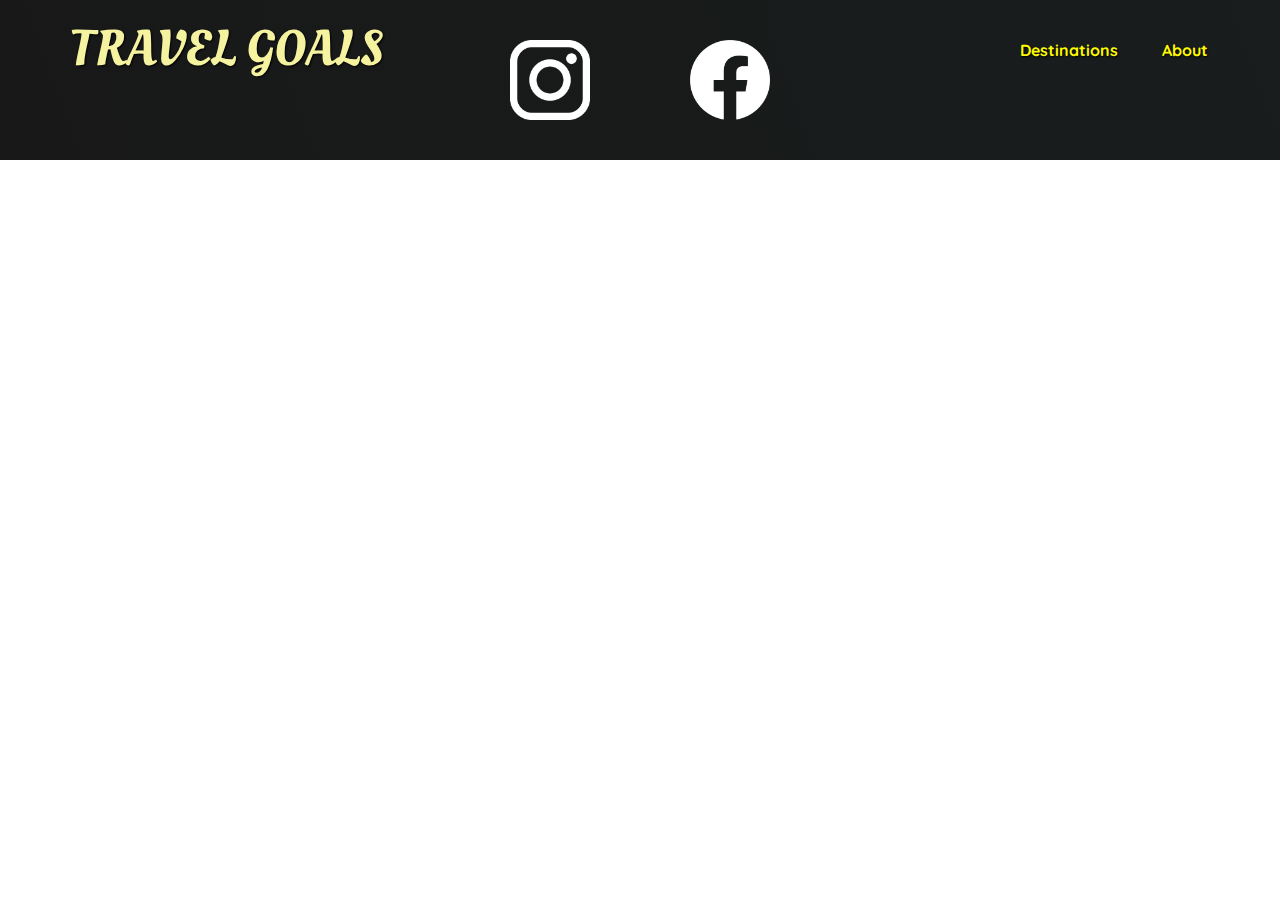
==== places.html @ 04bb866d "Added places.html skeleton" ====
<!DOCTYPE html>
<html lang="en">
    <head>
        <link rel="preconnect" href="https://fonts.googleapis.com" />
        <link rel="preconnect" href="https://fonts.gstatic.com" crossorigin />
        <link
            href="https://fonts.googleapis.com/css2?family=Oleo+Script:wght@700&family=Quicksand:wght@300&family=Raleway:wght@700&display=swap"
            rel="stylesheet"
        />
        <link rel="stylesheet" type="text/css" href="style/shared.css" />
        <link rel="stylesheet" type="text/css" href="style/places.css" />
        <meta charset="UTF-8" />
        <title>Travel Goals</title>
    </head>
    <body>
        <header id="container">
            <div id="page-logo"><a href="/index.html">Travel Goals</a></div>
            <nav>
                <ul id="header-link">
                    <li><a href="places.html">Destinations</a></li>
                    <li><a href="about.html">About</a></li>
                </ul>
            </nav>
        </header>
        <main></main>
        <footer>
            <ul>
                <li>
                    <a href="https://www.instagram.com/melza.moment/"
                        ><img src="/images/icons/insta.png" alt="my-instagram"
                    /></a>
                </li>
                <li>
                    <a href="https://web.facebook.com/Azie.Melza/"
                        ><img
                            src="/images/icons/facebook.png"
                            alt="my-facebook"
                    /></a>
                </li>
            </ul>
        </footer>
    </body>
</html>
---- style/shared.css ----
body {
    font-family: "Quicksand", sans-serif;
    margin: 0px;
}
header {
    display: flex;
    justify-content: space-between;
    align-items: center;
    padding: 15px 60px;
    position: absolute;
    width: 100%;
    box-sizing: border-box;
}
ul {
    list-style: none;
    margin: 0;
    padding: 0;
}
#header-link a {
    color: rgb(255, 251, 0);
    text-decoration: none;
    font-weight: bold;
    padding: 12px;
    text-shadow: 1px 1px 2px rgb(0, 0, 0.2);
    top: 0;
    left: 0;
}
#header-link a:hover {
    color: rgb(77, 77, 77);
    background-color: rgb(255, 251, 0);
    border-radius: 6px;
}
#page-logo a {
    padding: 10px;
    font-family: "Oleo Script", sans-serif;
    color: rgb(245, 243, 160);
    font-size: 50px;
    text-decoration: none;
    text-transform: uppercase;
    text-shadow: 1px 1px 2px rgb(0, 0, 0);
}
header ul {
    display: flex;
    flex-wrap: nowrap;
}
header li {
    margin-left: 20px;
}
footer {
    background: linear-gradient(70deg, rgb(24, 24, 24), rgb(25, 29, 29));
    padding: 40px;
}
footer ul {
    display: flex;
    justify-content: center;
    /* padding: 40px; */
}
footer li {
    width: 80px;
    height: 80px;
    margin: 0px 50px;
}
footer img {
    width: 100%;
    height: 100%;
}
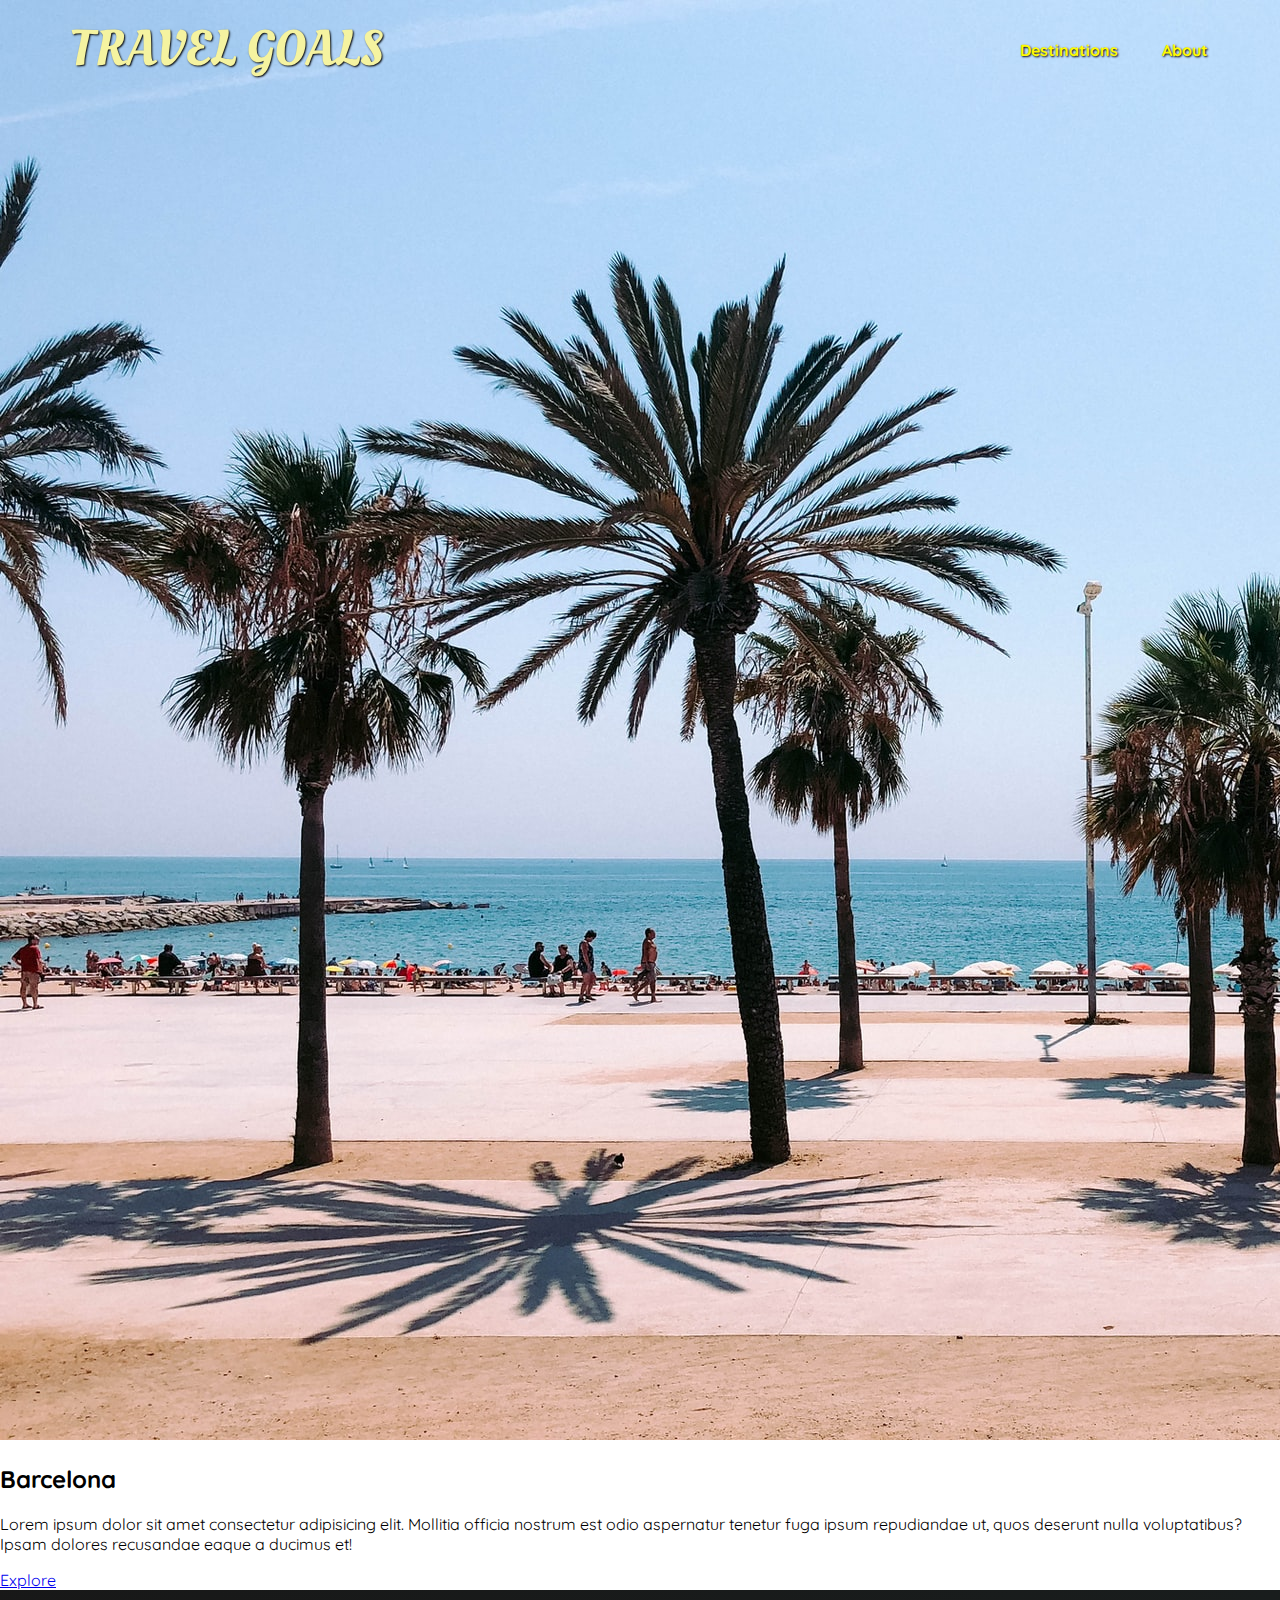
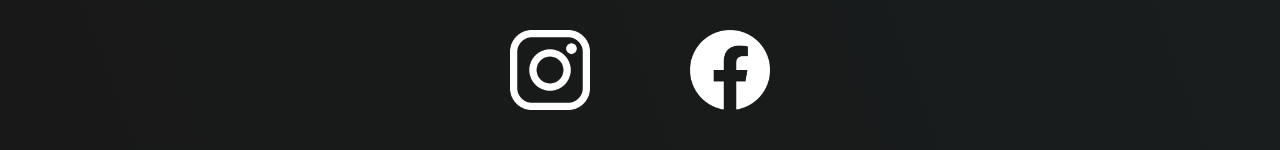
==== commit d69774b3: "Created card content" ====
--- a/places.html
+++ b/places.html
@@ -22,7 +22,31 @@
                 </ul>
             </nav>
         </header>
-        <main></main>
+        <main>
+            <ul>
+                <li>
+                    <img
+                        src="/images/places/barcelona.jpg"
+                        alt="City-of-Barcelona"
+                    />
+                    <div class="item-content">
+                        <h2>Barcelona</h2>
+                        <p>
+                            Lorem ipsum dolor sit amet consectetur adipisicing
+                            elit. Mollitia officia nostrum est odio aspernatur
+                            tenetur fuga ipsum repudiandae ut, quos deserunt
+                            nulla voluptatibus? Ipsam dolores recusandae eaque a
+                            ducimus et!
+                        </p>
+                    </div>
+                    <div class="actions">
+                        <a href="https://en.wikipedia.org/wiki/Barcelona"
+                            >Explore</a
+                        >
+                    </div>
+                </li>
+            </ul>
+        </main>
         <footer>
             <ul>
                 <li>
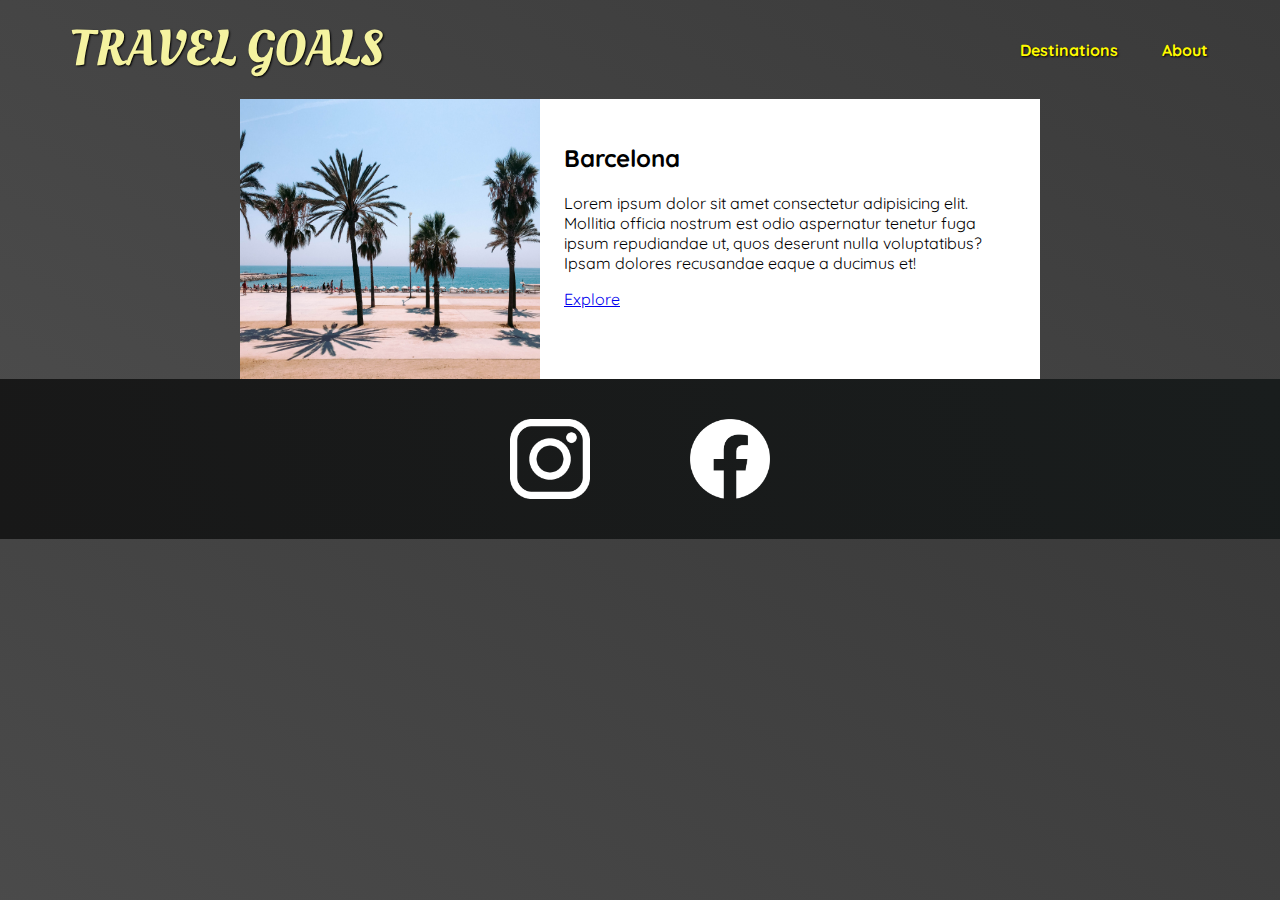
==== commit 8a6bae69: "Designing card look" ====
--- a/places.html
+++ b/places.html
@@ -38,11 +38,11 @@
                             nulla voluptatibus? Ipsam dolores recusandae eaque a
                             ducimus et!
                         </p>
-                    </div>
-                    <div class="actions">
-                        <a href="https://en.wikipedia.org/wiki/Barcelona"
-                            >Explore</a
-                        >
+                        <div class="actions">
+                            <a href="https://en.wikipedia.org/wiki/Barcelona"
+                                >Explore</a
+                            >
+                        </div>
                     </div>
                 </li>
             </ul>
--- a/style/places.css
+++ b/style/places.css
@@ -0,0 +1,21 @@
+body {
+    background: linear-gradient(30deg, rgb(77, 77, 77), rgb(58, 58, 58));
+}
+header {
+    position: static;
+}
+main ul {
+    width: 800px;
+    margin: 0 auto;
+}
+main li {
+    display: flex;
+    background-color: white;
+}
+main li img {
+    width: 300px;
+    height: 280px;
+}
+.item-content {
+    padding: 24px;
+}
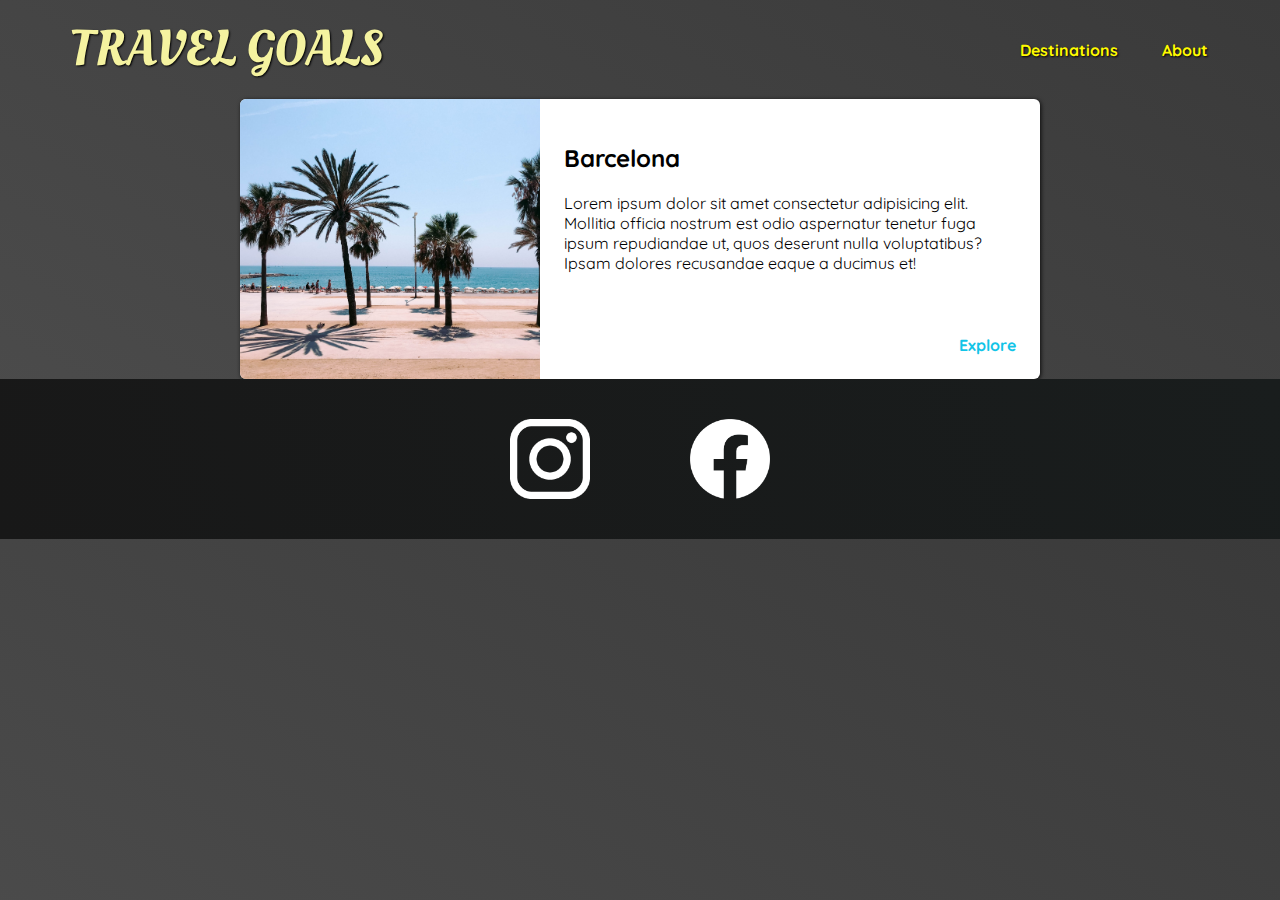
==== commit 79649ee0: "Styled Card Content" ====
--- a/places.html
+++ b/places.html
@@ -30,14 +30,16 @@
                         alt="City-of-Barcelona"
                     />
                     <div class="item-content">
-                        <h2>Barcelona</h2>
-                        <p>
-                            Lorem ipsum dolor sit amet consectetur adipisicing
-                            elit. Mollitia officia nostrum est odio aspernatur
-                            tenetur fuga ipsum repudiandae ut, quos deserunt
-                            nulla voluptatibus? Ipsam dolores recusandae eaque a
-                            ducimus et!
-                        </p>
+                        <div>
+                            <h2>Barcelona</h2>
+                            <p>
+                                Lorem ipsum dolor sit amet consectetur
+                                adipisicing elit. Mollitia officia nostrum est
+                                odio aspernatur tenetur fuga ipsum repudiandae
+                                ut, quos deserunt nulla voluptatibus? Ipsam
+                                dolores recusandae eaque a ducimus et!
+                            </p>
+                        </div>
                         <div class="actions">
                             <a href="https://en.wikipedia.org/wiki/Barcelona"
                                 >Explore</a
--- a/style/places.css
+++ b/style/places.css
@@ -1,5 +1,6 @@
 body {
     background: linear-gradient(30deg, rgb(77, 77, 77), rgb(58, 58, 58));
+    color: rgb(68, , 68, 68);
 }
 header {
     position: static;
@@ -11,11 +12,31 @@
 main li {
     display: flex;
     background-color: white;
+    box-shadow: 1px 1px 4px rgba(0, 0, 0, 0.8);
+    border-radius: 6px;
+    overflow: hidden;
 }
 main li img {
     width: 300px;
     height: 280px;
+    object-fit: cover;
 }
 .item-content {
     padding: 24px;
+    display: flex;
+    flex-direction: column;
+    justify-content: space-between;
 }
+.actions {
+    text-align: right;
+}
+.actions a {
+    color: rgb(18, 196, 231);
+    font-weight: bold;
+    text-decoration: none;
+}
+.actions a:hover {
+    background-color: rgb(203, 227, 233);
+    padding: 5px;
+    border-radius: 6px;
+}
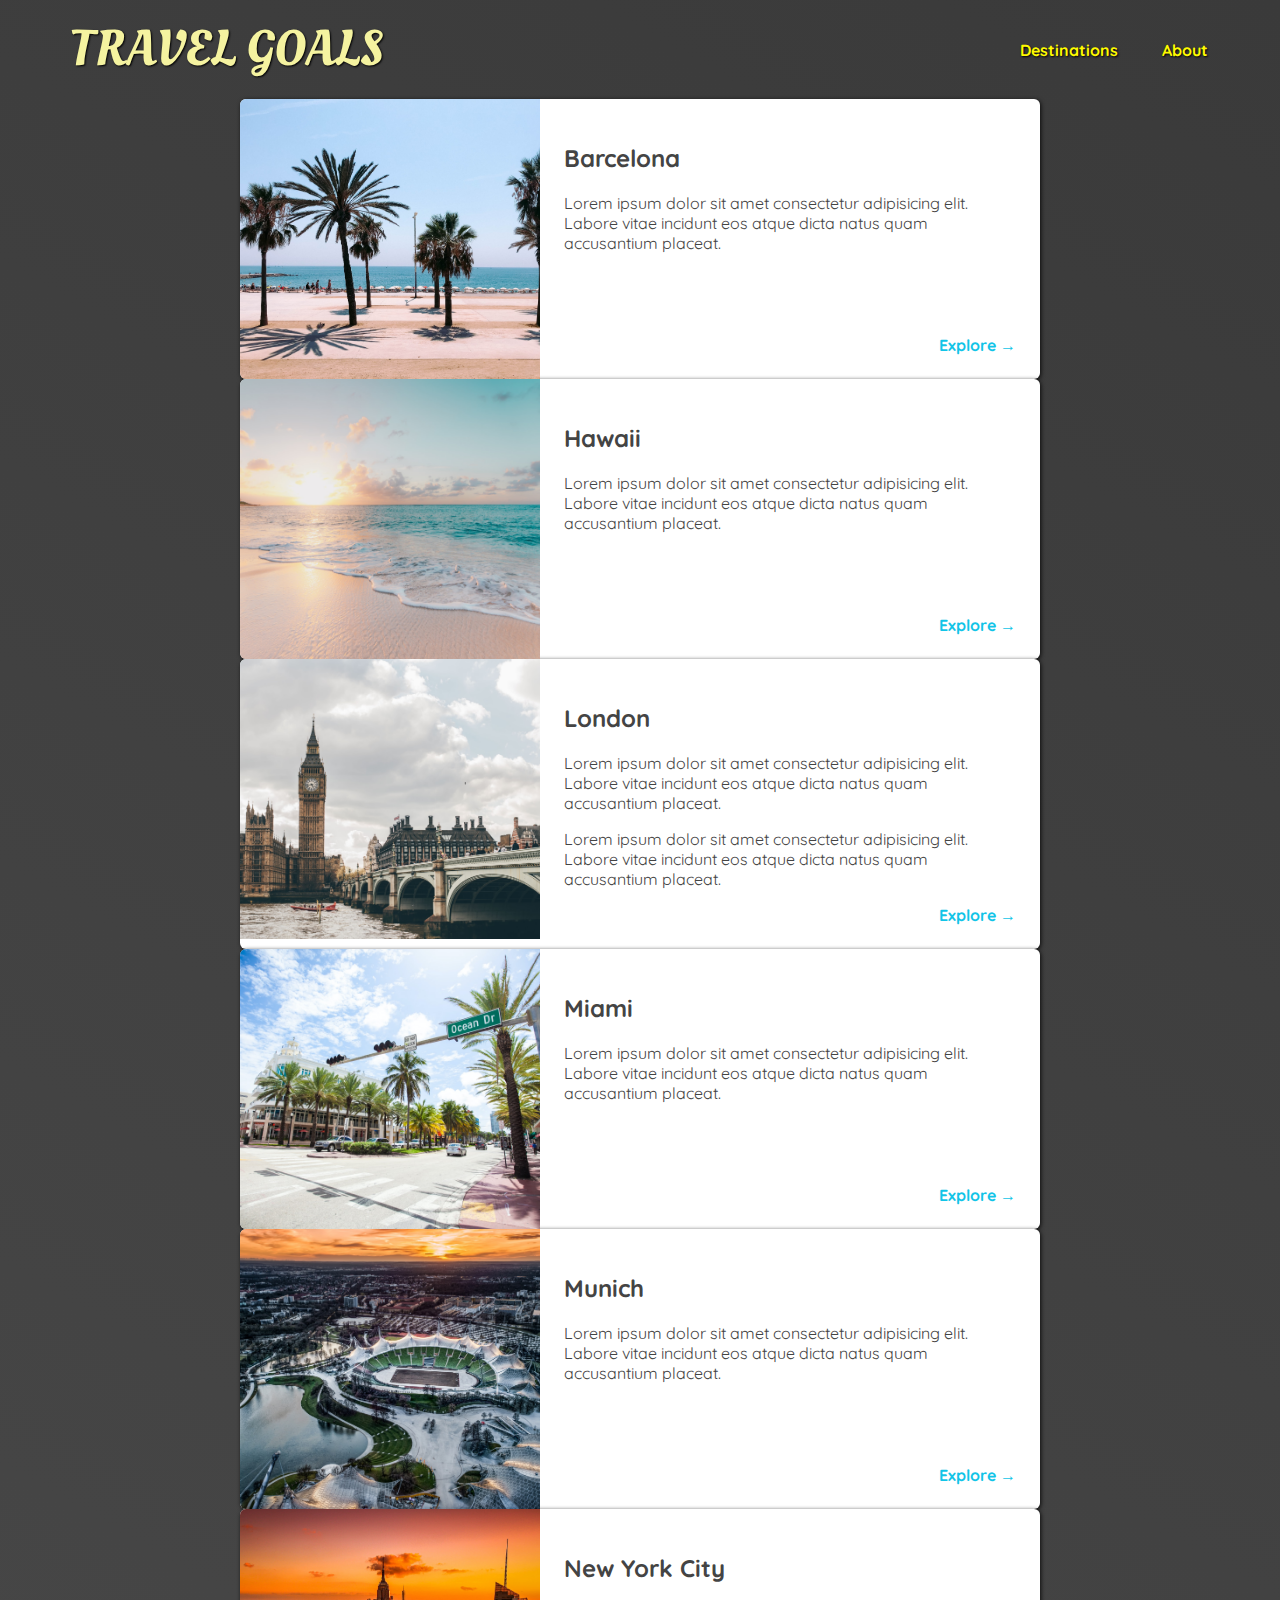
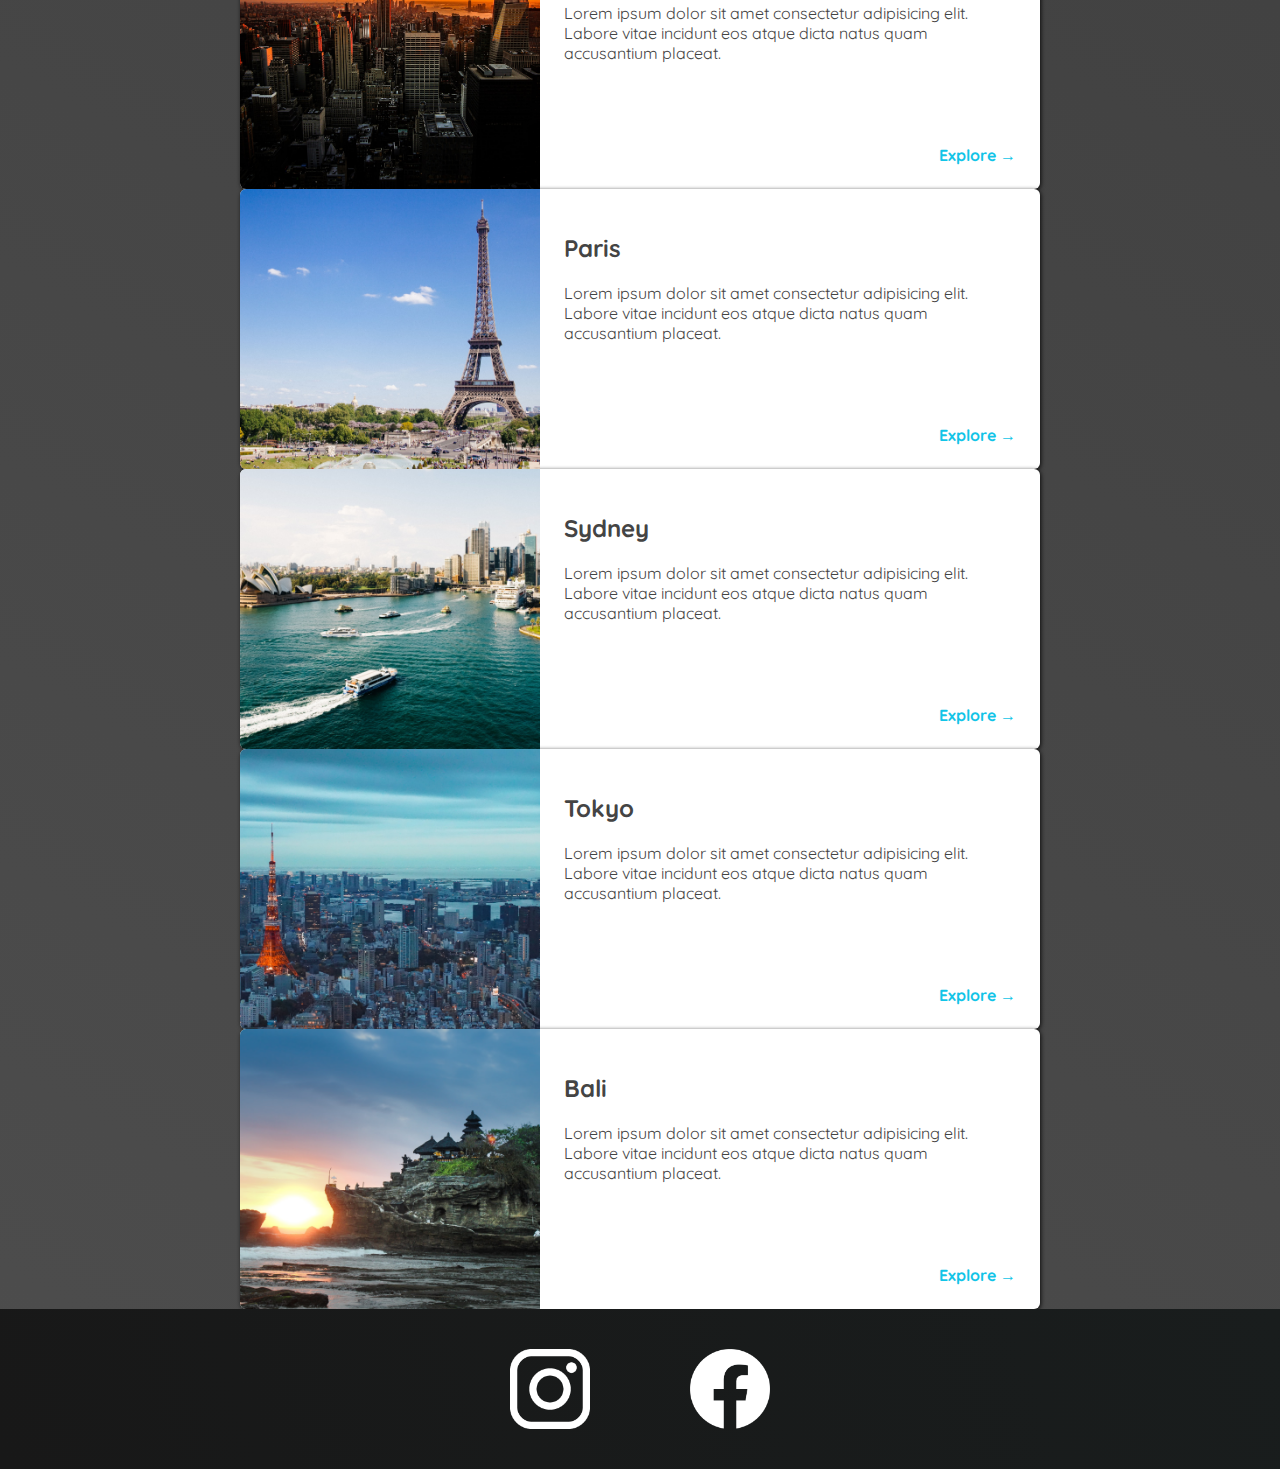
==== commit d455c469: "Added Cards & Content" ====
--- a/places.html
+++ b/places.html
@@ -23,31 +23,164 @@
             </nav>
         </header>
         <main>
-            <ul>
-                <li>
-                    <img
-                        src="/images/places/barcelona.jpg"
-                        alt="City-of-Barcelona"
-                    />
-                    <div class="item-content">
-                        <div>
-                            <h2>Barcelona</h2>
-                            <p>
-                                Lorem ipsum dolor sit amet consectetur
-                                adipisicing elit. Mollitia officia nostrum est
-                                odio aspernatur tenetur fuga ipsum repudiandae
-                                ut, quos deserunt nulla voluptatibus? Ipsam
-                                dolores recusandae eaque a ducimus et!
-                            </p>
+        <ul>
+            <li>
+                <img src="images/places/barcelona.jpg" alt="City of Barcelona" />
+                <div class="item-content">
+                    <div>
+                        <h2>Barcelona</h2>
+                        <p>
+                            Lorem ipsum dolor sit amet consectetur adipisicing elit. Labore
+                            vitae incidunt eos atque dicta natus quam accusantium placeat.
+                        </p>
                         </div>
-                        <div class="actions">
-                            <a href="https://en.wikipedia.org/wiki/Barcelona"
-                                >Explore</a
-                            >
-                        </div>
-                    </div>
-                </li>
-            </ul>
+                    <div class="actions">
+                        <a href="https://en.wikipedia.org/wiki/Barcelona">Explore &#x2192</a>
+                    </div>
+                </div>
+            </li>
+            <li>
+                <img src="images/places/hawaii.jpg" alt="Hawaii beach" />
+                <div class="item-content">
+                    <div>
+                        <h2>Hawaii</h2>
+                        <p>
+                            Lorem ipsum dolor sit amet consectetur adipisicing elit. Labore
+                            vitae incidunt eos atque dicta natus quam accusantium placeat.
+                        </p>
+                    </div>
+                    <div class="actions">
+                        <a href="hhttps://en.wikipedia.org/wiki/Hawaii">Explore &#x2192</a>
+                    </div>
+                </div>
+            </li>
+            <li>
+                <img src="images/places/london.jpg" alt="London city" />
+                <div class="item-content">
+                    <div>
+                        <h2>London</h2>
+                        <p>
+                            Lorem ipsum dolor sit amet consectetur adipisicing elit. Labore
+                            vitae incidunt eos atque dicta natus quam accusantium placeat.
+                        </p>
+                        <p>
+                            Lorem ipsum dolor sit amet consectetur adipisicing elit. Labore
+                            vitae incidunt eos atque dicta natus quam accusantium placeat.
+                        </p>
+                    </div>
+                    <div class="actions">
+                        <a href="https://en.wikipedia.org/wiki/London">Explore &#x2192</a>
+                    </div>
+                </div>
+            </li>
+            <li>
+                <img src="images/places/miami.jpg" alt="Miami streets" />
+                <div class="item-content">
+                    <div>
+                        <h2>Miami</h2>
+                        <p>
+                            Lorem ipsum dolor sit amet consectetur adipisicing elit. Labore
+                            vitae incidunt eos atque dicta natus quam accusantium placeat.
+                        </p>
+                    </div>
+                    <div class="actions">
+                        <a href="https://en.wikipedia.org/wiki/Miami">Explore &#x2192</a>
+                    </div>
+                </div>
+            </li>
+            <li>
+                <img src="images/places/munich.jpg" alt="Munich football stadium" />
+                <div class="item-content">
+                    <div>
+                        <h2>Munich</h2>
+                        <p>
+                            Lorem ipsum dolor sit amet consectetur adipisicing elit. Labore
+                            vitae incidunt eos atque dicta natus quam accusantium placeat.
+                        </p>
+                    </div>
+                    <div class="actions">
+                        <a href="https://en.wikipedia.org/wiki/Munich">Explore &#x2192</a>
+                    </div>
+                </div>
+            </li>
+            <li>
+                <img src="images/places/new-york-city.jpg" alt="New York City skyline" />
+                <div class="item-content">
+                    <div>
+                        <h2>New York City</h2>
+                        <p>
+                            Lorem ipsum dolor sit amet consectetur adipisicing elit. Labore
+                            vitae incidunt eos atque dicta natus quam accusantium placeat.
+                        </p>
+                    </div>
+                    <div class="actions">
+                    <a href="https://en.wikipedia.org/wiki/New_York_City"
+                        >Explore &#x2192
+                    </a>
+                    </div>
+                </div>
+            </li>
+            <li>
+                <img src="images/places/paris.jpg" alt="Paris city" />
+                <div class="item-content">
+                    <div>
+                        <h2>Paris</h2>
+                        <p>
+                            Lorem ipsum dolor sit amet consectetur adipisicing elit. Labore
+                            vitae incidunt eos atque dicta natus quam accusantium placeat.
+                        </p>
+                    </div>
+                    <div class="actions">
+                        <a href="https://en.wikipedia.org/wiki/Paris">Explore &#x2192</a>
+                    </div>
+                </div>
+            </li>
+            <li>
+                <img src="images/places/sydney.jpg" alt="Sydney beach" />
+                <div class="item-content">
+                    <div>
+                        <h2>Sydney</h2>
+                        <p>
+                            Lorem ipsum dolor sit amet consectetur adipisicing elit. Labore
+                            vitae incidunt eos atque dicta natus quam accusantium placeat.
+                        </p>
+                    </div>
+                    <div class="actions">
+                        <a href="https://en.wikipedia.org/wiki/Sydney">Explore &#x2192</a>
+                    </div>
+                </div>
+            </li>
+            <li>
+                <img src="images/places/tokyo.jpg" alt="Tokyo skyline" />
+                <div class="item-content">
+                    <div>
+                        <h2>Tokyo</h2>
+                        <p>
+                            Lorem ipsum dolor sit amet consectetur adipisicing elit. Labore
+                            vitae incidunt eos atque dicta natus quam accusantium placeat.
+                        </p>
+                    </div>
+                    <div class="actions">
+                        <a href="https://en.wikipedia.org/wiki/Tokyo">Explore &#x2192</a>
+                    </div>
+                </div>
+            </li>
+            <li>
+                <img src="images/places/bali.jpg" alt="Bali beach" />
+                <div class="item-content">
+                    <div>
+                        <h2>Bali</h2>
+                        <p>
+                            Lorem ipsum dolor sit amet consectetur adipisicing elit. Labore
+                            vitae incidunt eos atque dicta natus quam accusantium placeat.
+                        </p>
+                    </div>
+                    <div class="actions">
+                        <a href="https://en.wikipedia.org/wiki/Bali">Explore &#x2192</a>
+                    </div>
+                </div>
+            </li>
+        </ul>
         </main>
         <footer>
             <ul>
--- a/style/places.css
+++ b/style/places.css
@@ -1,6 +1,6 @@
 body {
     background: linear-gradient(30deg, rgb(77, 77, 77), rgb(58, 58, 58));
-    color: rgb(68, , 68, 68);
+    color: rgb(68, 68, 68);
 }
 header {
     position: static;
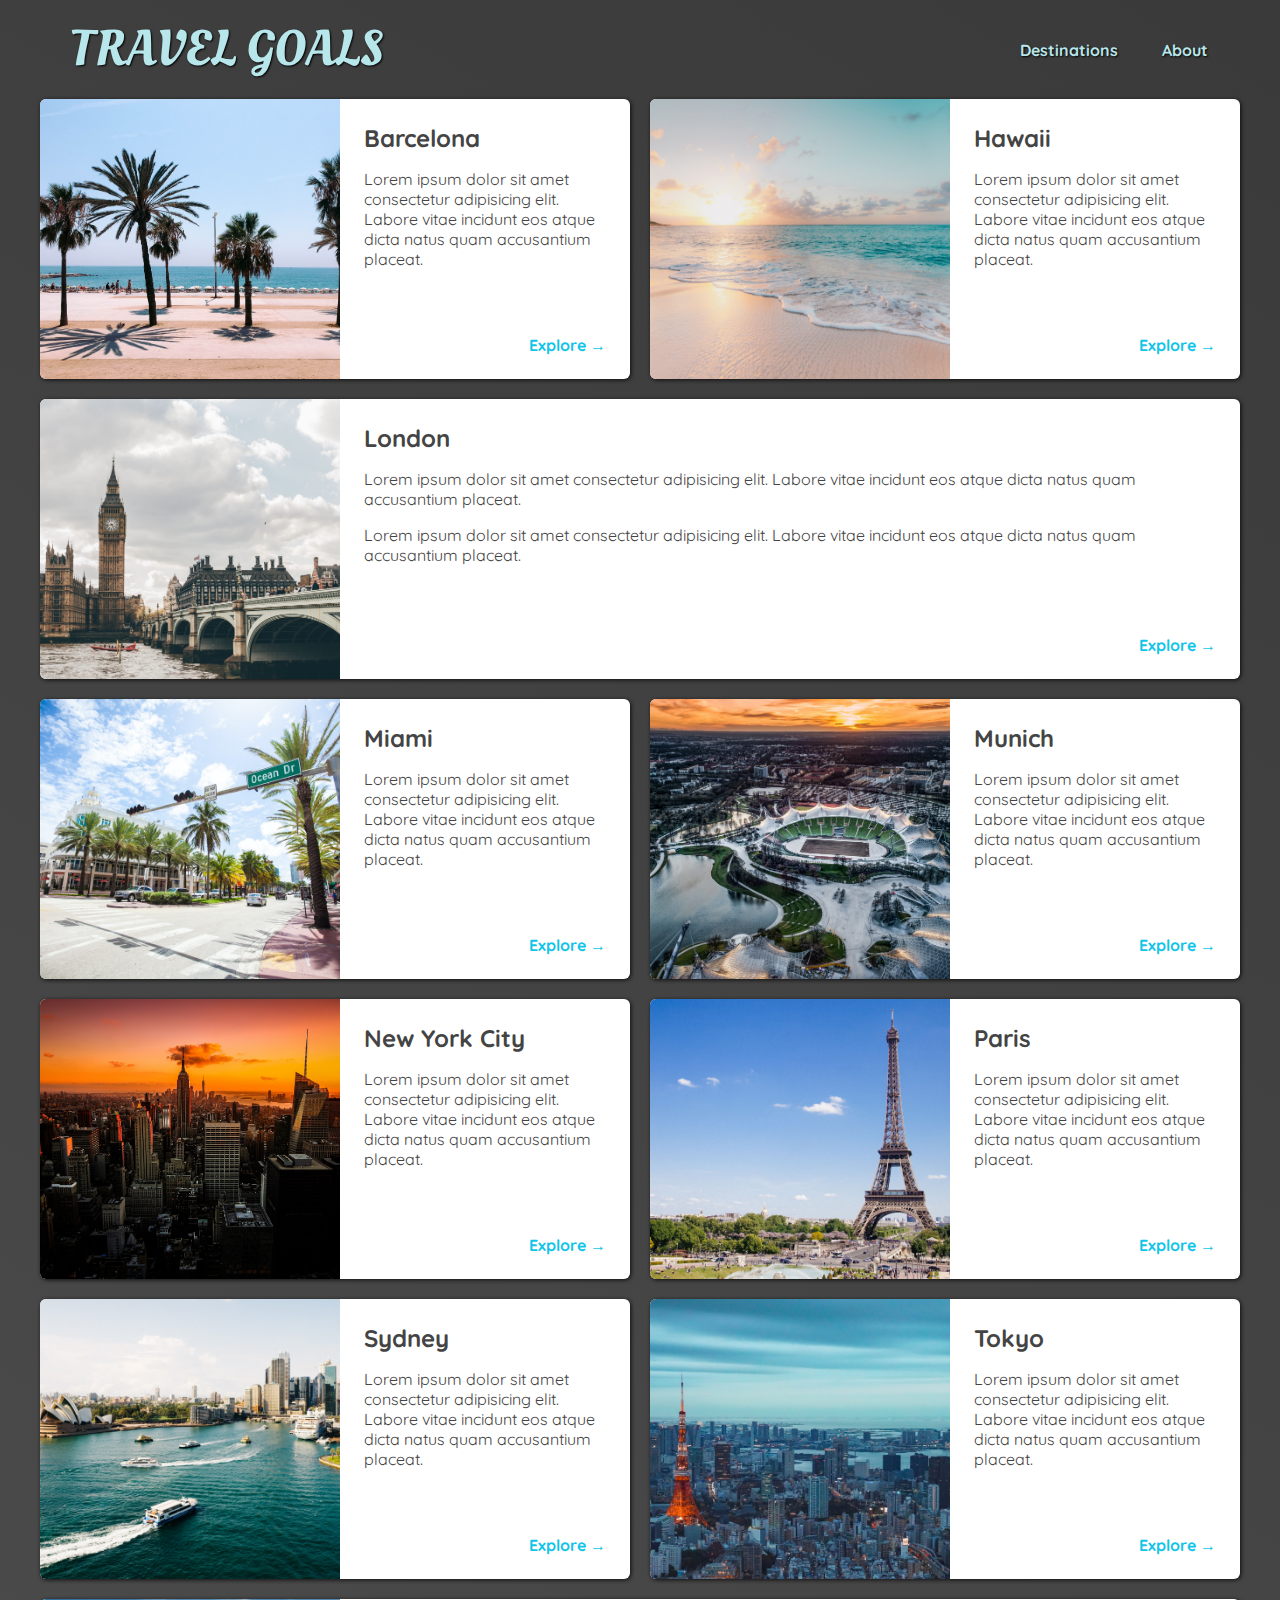
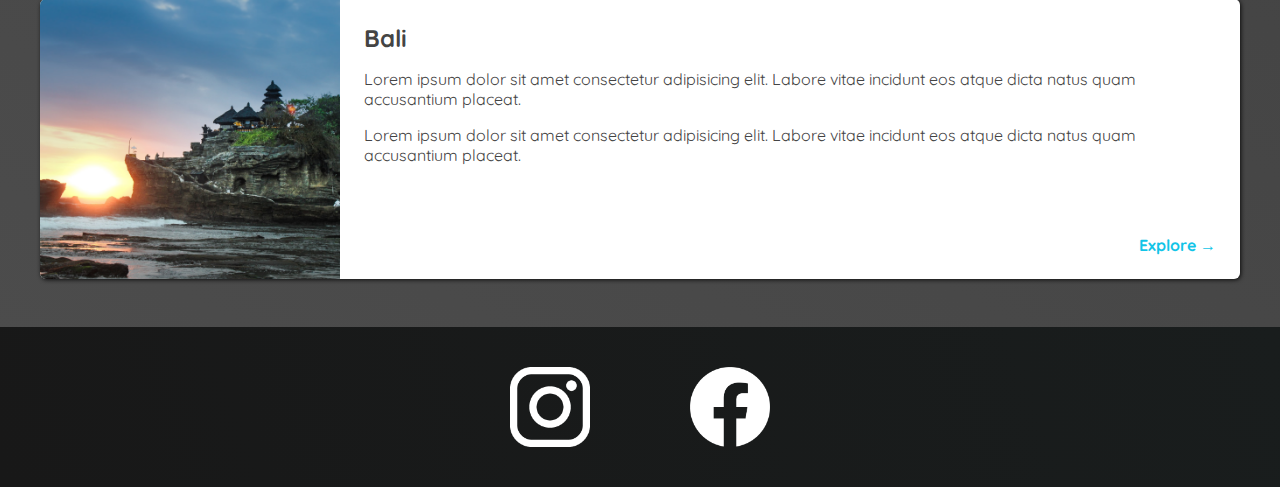
==== commit ad61e7fd: "Completed All Pages - Websites Completed" ====
--- a/places.html
+++ b/places.html
@@ -18,7 +18,7 @@
             <nav>
                 <ul id="header-link">
                     <li><a href="places.html">Destinations</a></li>
-                    <li><a href="about.html">About</a></li>
+                    <li><a href="https://github.com/aziemp66">About</a></li>
                 </ul>
             </nav>
         </header>
@@ -50,7 +50,7 @@
                         </p>
                     </div>
                     <div class="actions">
-                        <a href="hhttps://en.wikipedia.org/wiki/Hawaii">Explore &#x2192</a>
+                        <a href="https://en.wikipedia.org/wiki/Hawaii">Explore &#x2192</a>
                     </div>
                 </div>
             </li>
@@ -170,6 +170,10 @@
                 <div class="item-content">
                     <div>
                         <h2>Bali</h2>
+                        <p>
+                            Lorem ipsum dolor sit amet consectetur adipisicing elit. Labore
+                            vitae incidunt eos atque dicta natus quam accusantium placeat.
+                        </p>
                         <p>
                             Lorem ipsum dolor sit amet consectetur adipisicing elit. Labore
                             vitae incidunt eos atque dicta natus quam accusantium placeat.
--- a/style/places.css
+++ b/style/places.css
@@ -5,9 +5,23 @@
 header {
     position: static;
 }
+#page-logo a {
+    color: rgb(183, 230, 235);
+}
+#header-link a {
+    color: rgb(183, 230, 235);
+}
+#header-link a:hover {
+    background-color: rgb(183, 230, 235);
+    color: rgb(59, 59, 59);
+}
 main ul {
-    width: 800px;
+    width: 1200px;
     margin: 0 auto;
+    display: grid;
+    grid-template-columns: 1fr 1fr;
+    gap: 20px;
+    margin: 0 auto 48px auto;
 }
 main li {
     display: flex;
@@ -15,6 +29,14 @@
     box-shadow: 1px 1px 4px rgba(0, 0, 0, 0.8);
     border-radius: 6px;
     overflow: hidden;
+}
+main li:nth-of-type(3) {
+    width: 1200px;
+    grid-column: 1 / span 2;
+}
+main li:nth-of-type(10) {
+    width: 1200px;
+    grid-column: 1 / span 2;
 }
 main li img {
     width: 300px;
@@ -26,6 +48,9 @@
     display: flex;
     flex-direction: column;
     justify-content: space-between;
+}
+.item-content h2 {
+    margin: 0;
 }
 .actions {
     text-align: right;
